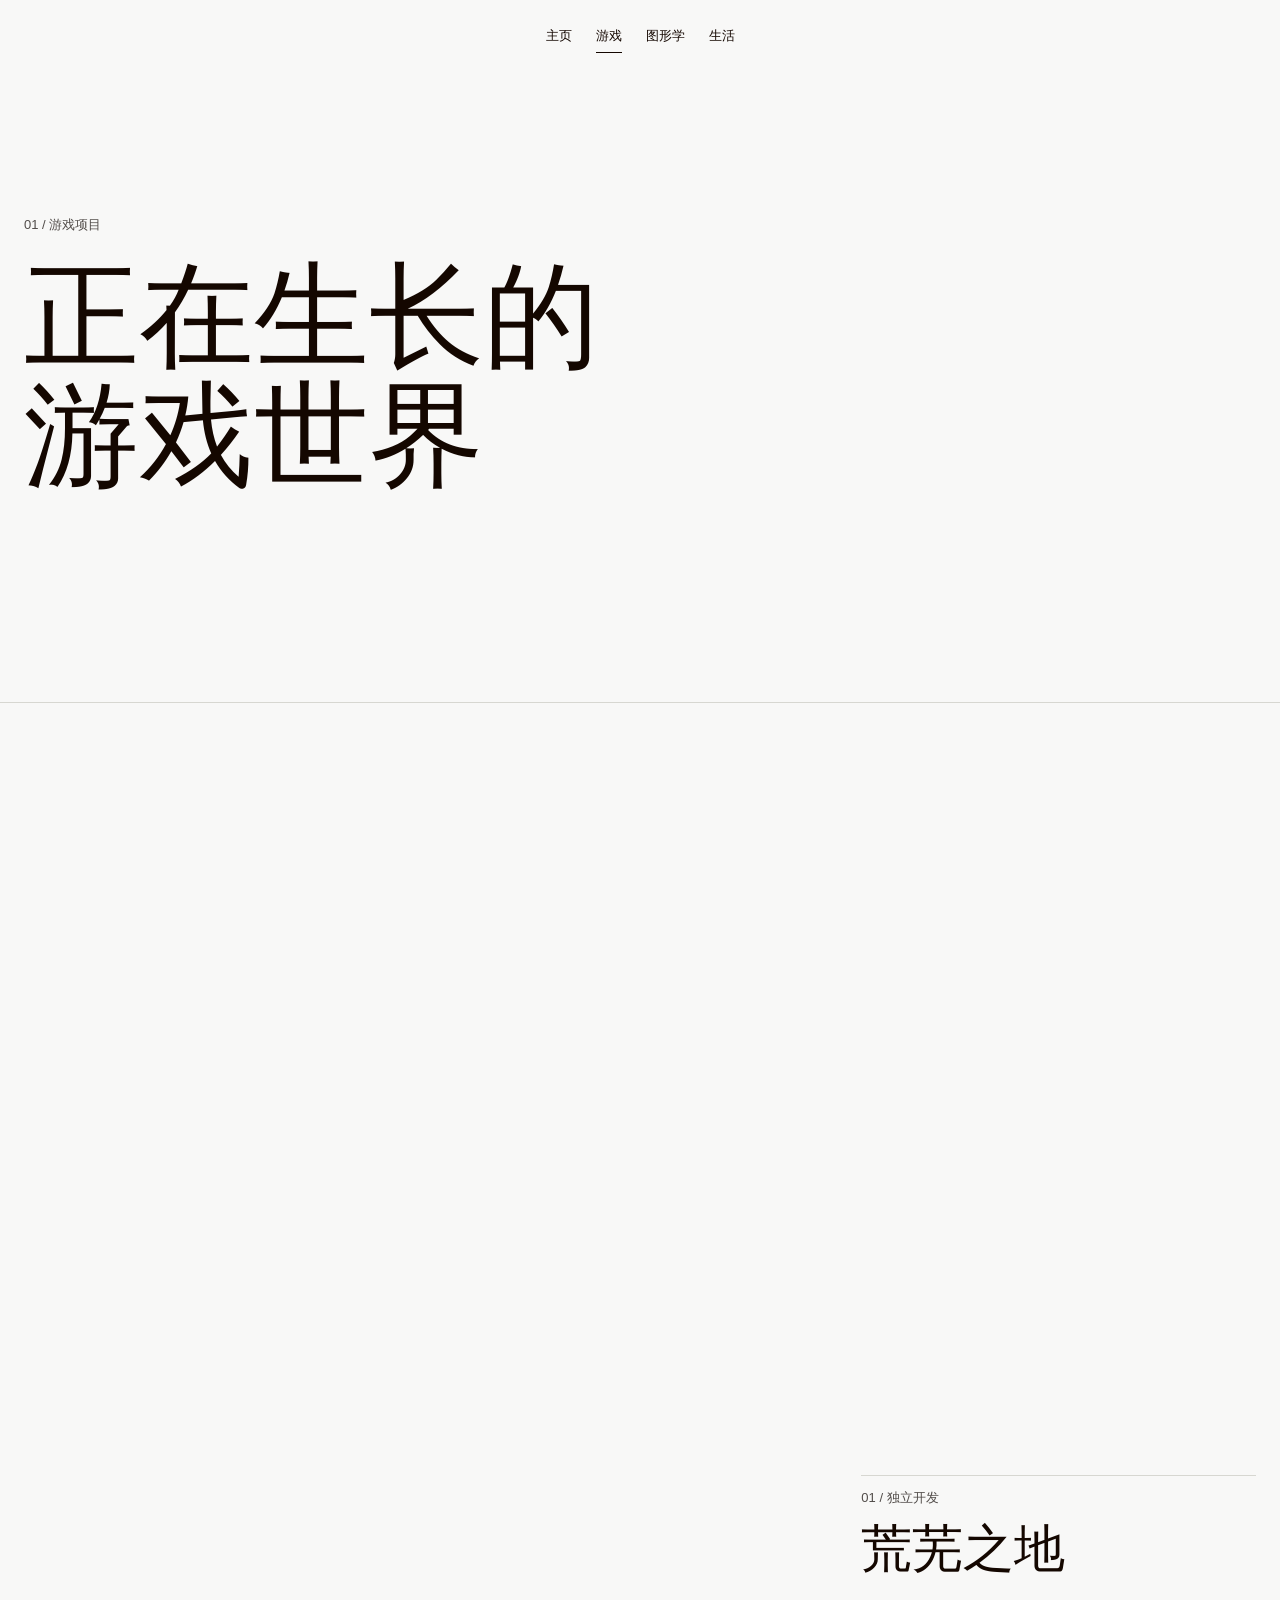
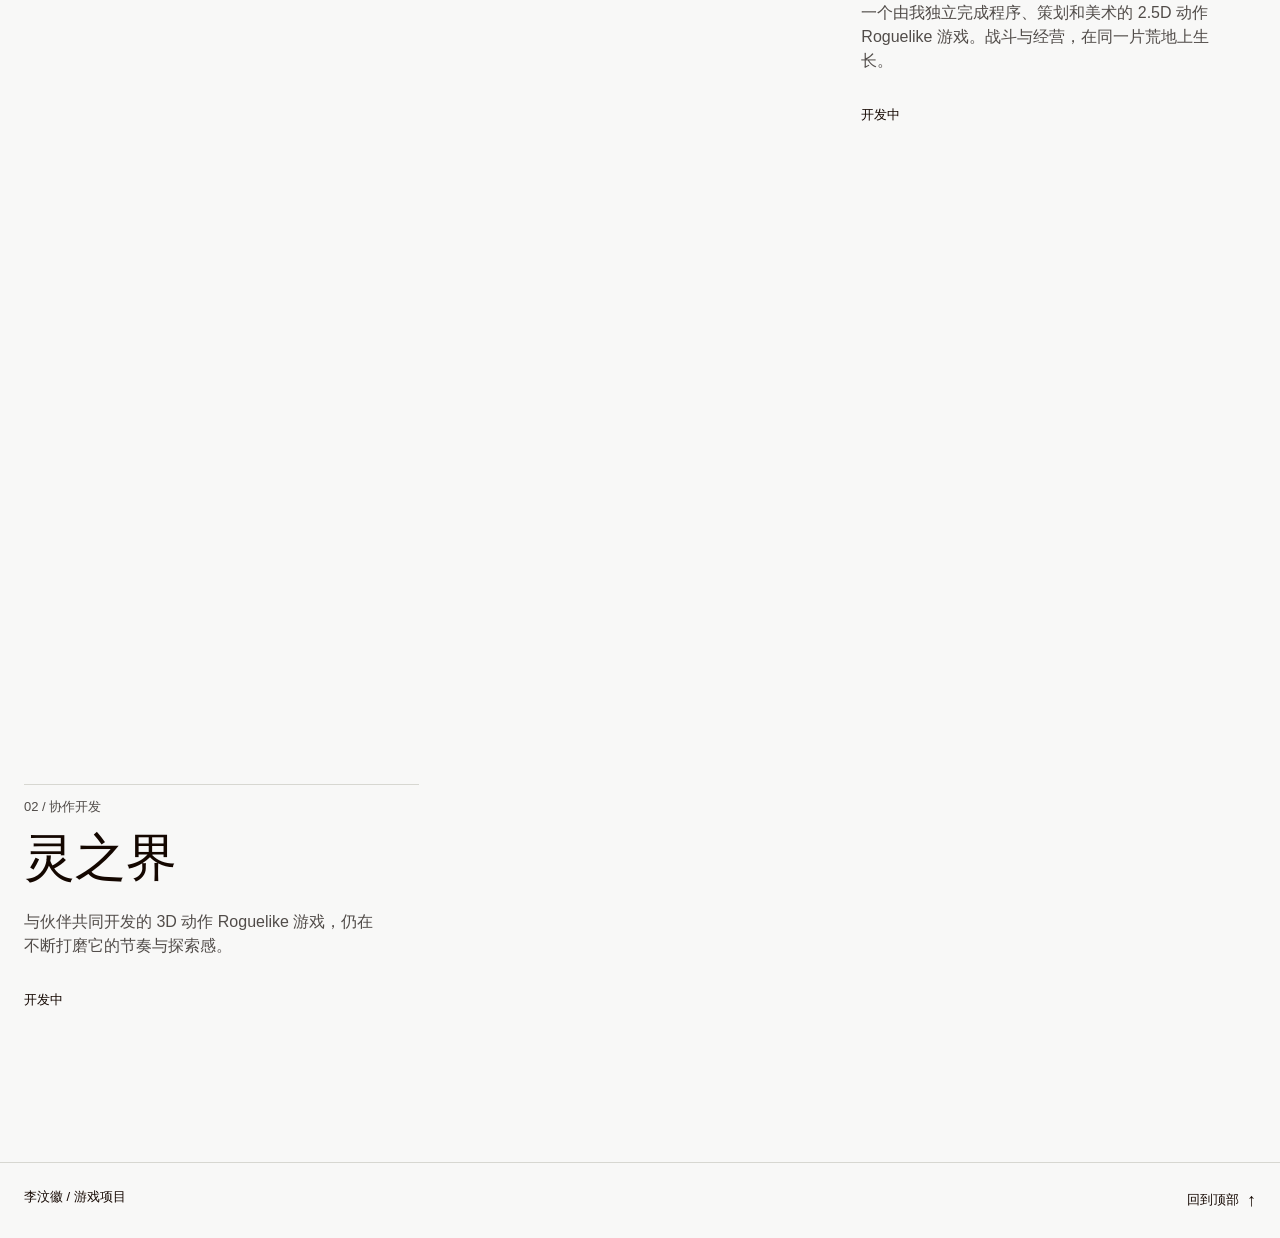
==== games.html @ 668cf6b9 "update appearance" ====
<!doctype html>
<html lang="zh-CN">
<head>
    <meta charset="UTF-8">
    <meta name="viewport" content="width=device-width, initial-scale=1.0">
    <meta name="description" content="李汶徽的游戏项目。">
    <title>李汶徽 | 游戏项目</title>
    <link rel="stylesheet" href="css/mystyle.css">
</head>
<body id="top">
    <header class="site-header">
        <nav aria-label="主导航"><a href="index.html">主页</a><a class="is-active" href="games.html">游戏</a><a href="graphics.html">图形学</a><a href="life.html">生活</a></nav>
    </header>
    <main class="page-main">
        <section class="page-hero" aria-labelledby="games-title">
            <p class="eyebrow reveal">01 / 游戏项目</p>
            <h1 id="games-title" class="hero-title"><span>正在生长的</span><span>游戏世界</span></h1>
        </section>
        <section class="projects section" aria-label="游戏项目列表">
            <article class="project project-featured reveal">
                <div class="project-image-wrap media-reveal"><img src="GameScene.png" alt="荒芜之地游戏场景" class="project-image"></div>
                <div class="project-details"><p class="project-index">01 / 独立开发</p><h2>荒芜之地</h2><p>一个由我独立完成程序、策划和美术的 2.5D 动作 Roguelike 游戏。战斗与经营，在同一片荒地上生长。</p><p class="project-status">开发中</p></div>
            </article>
            <article class="project project-secondary reveal">
                <div class="project-details"><p class="project-index">02 / 协作开发</p><h2>灵之界</h2><p>与伙伴共同开发的 3D 动作 Roguelike 游戏，仍在不断打磨它的节奏与探索感。</p><p class="project-status">开发中</p></div>
                <div class="project-image-wrap media-reveal"><img src="Icon.png" alt="灵之界游戏视觉图标" class="project-image"></div>
            </article>
        </section>
    </main>
    <footer class="site-footer"><span>李汶徽 / 游戏项目</span><a class="text-link" href="#top">回到顶部 <span aria-hidden="true">&#8593;</span></a></footer>
    <script src="js/script.js"></script>
</body>
</html>
---- css/mystyle.css ----
@font-face {
    font-family: "LXGW WenKai";
    src: url("../fonts/LXGWWenKai-Regular.ttf") format("truetype");
    font-display: swap;
}

:root {
    --bg: #f8f8f7;
    --bg-soft: #ffffff;
    --bg-quiet: #efefef;
    --ink: #140700;
    --muted: #514c49;
    --line: rgba(208, 208, 200, 0.8);
    --radius-md: 16px;
    --serif: "Iowan Old Style", "Baskerville", "Songti SC", "STSong", Georgia, serif;
    --sans: "LXGW WenKai", "Microsoft YaHei", "PingFang SC", Arial, sans-serif;
    --ease-editorial: cubic-bezier(0.19, 1, 0.22, 1);
    --ease-header: cubic-bezier(0.5, 0.3, 0, 1);
}

* { box-sizing: border-box; }
html { scroll-behavior: smooth; }
body {
    margin: 0;
    background: var(--bg);
    color: var(--ink);
    font-family: var(--sans);
    font-size: 16px;
    line-height: 1.5;
    letter-spacing: 0;
}
img { border-radius: var(--radius-md); display: block; max-width: 100%; }
a { color: inherit; text-decoration: none; }
:focus-visible { outline: 1px solid var(--ink); outline-offset: 5px; }

.site-header {
    align-items: center;
    border-bottom: 1px solid transparent;
    display: flex;
    justify-content: center;
    margin: 0 auto;
    max-width: 1280px;
    min-height: 72px;
    padding: 0 24px;
    position: sticky;
    top: 0;
    transition: background-color 400ms var(--ease-header), border-color 400ms var(--ease-header), transform 450ms var(--ease-header);
    z-index: 10;
}
.site-header.is-scrolled { background-color: var(--bg); border-color: var(--line); }
.site-header.is-hidden { transform: translateY(-100%); }
.mobile-project-link { display: none; }
.site-header nav { display: flex; gap: 24px; }
.site-header nav a, .eyebrow, .project-index, .project-status, .site-footer { font-size: 13px; letter-spacing: 0; }
.site-header nav a { position: relative; transition: color 700ms var(--ease-editorial); }
.site-header nav a.is-active { color: var(--ink); }
.site-header nav a.is-active::after {
    background: currentColor;
    bottom: -8px;
    content: "";
    height: 1px;
    left: 0;
    position: absolute;
    width: 100%;
}
@media (any-pointer: fine) {
    .site-header nav:has(a:hover) a { color: var(--muted); }
    .site-header nav a:hover { color: var(--ink); }
}

.hero, .section, .site-footer { margin: 0 auto; max-width: 1280px; padding-left: 24px; padding-right: 24px; }
.hero {
    display: flex;
    flex-direction: column;
    justify-content: center;
    min-height: calc(100vh - 72px);
    padding-bottom: 96px;
    padding-top: 96px;
}
.eyebrow { color: var(--muted); margin: 0 0 24px; }
h1, h2, h3, p { margin-top: 0; }
h1, h2, h3 { font-family: var(--serif); font-weight: 400; letter-spacing: 0; }
.hero-title { font-size: clamp(56px, 9vw, 128px); line-height: 1.03; margin-bottom: 64px; max-width: 1000px; }
.hero-title span { display: block; }
.hero-meta { align-items: end; display: flex; gap: 48px; justify-content: space-between; max-width: 680px; }
.hero-meta p, .section-copy, .project-details > p:not(.project-index):not(.project-status), .about-content > p:not(.eyebrow) { color: var(--muted); margin-bottom: 0; }
.text-link { align-items: center; display: inline-flex; gap: 8px; white-space: nowrap; }
.text-link span { font-size: 18px; transition: transform 400ms var(--ease-editorial); }
.text-link:hover span { transform: translateY(4px); }

.section { padding-bottom: 144px; padding-top: 144px; }
.page-main { min-height: calc(100vh - 144px); }
.page-hero, .coming-soon {
    display: flex;
    flex-direction: column;
    justify-content: center;
    margin: 0 auto;
    max-width: 1280px;
    min-height: min(70svh, 760px);
    padding: 96px 24px;
}
.coming-soon { min-height: calc(100svh - 144px); }
.coming-soon-note { color: var(--muted); margin: 0; }
.route-overview { border-top: 1px solid var(--line); }
.route-links { border-top: 1px solid var(--line); }
.route-card {
    align-items: stretch;
    border-bottom: 1px solid var(--line);
    display: grid;
    grid-template-columns: minmax(0, 5fr) minmax(280px, 3fr);
    min-height: 280px;
}
.route-card-visual { background: var(--bg-quiet); border-radius: var(--radius-md); min-height: 280px; overflow: hidden; }
.route-card-visual img { height: 100%; object-fit: cover; transition: transform 800ms var(--ease-editorial); width: 100%; }
.route-card:hover .route-card-visual img { transform: scale(1.025); }
.route-card-blank { background: var(--bg-quiet); }
.route-card-content { display: flex; flex-direction: column; justify-content: space-between; padding: 24px; }
.route-card-content > span { color: var(--muted); font-size: 13px; }
.route-card-content strong { font-family: var(--serif); font-size: clamp(30px, 3.2vw, 48px); font-weight: 400; line-height: 1.08; }
.route-card-content b { font-family: var(--sans); font-size: 20px; font-weight: 400; transition: transform 400ms var(--ease-editorial); }
.route-card:hover .route-card-content b { display: inline-block; transform: translateX(6px); }
.projects { border-top: 1px solid var(--line); }
.section-intro { margin-bottom: 64px; max-width: 680px; }
.section-intro h2, .about-content h2 { font-size: clamp(42px, 5vw, 72px); line-height: 1.08; margin-bottom: 24px; }
.project { display: grid; gap: 48px; margin-top: 96px; }
.project-featured { grid-template-columns: minmax(0, 8fr) minmax(260px, 4fr); }
.project-secondary { grid-template-columns: minmax(260px, 4fr) minmax(0, 8fr); }
.project-image-wrap { background: var(--bg-quiet); border-radius: var(--radius-md); min-height: 400px; overflow: hidden; }
.project-image { height: 100%; object-fit: cover; transition: transform 800ms var(--ease-editorial); width: 100%; }
.project:hover .project-image { transform: scale(1.025); }
.project-details { align-self: end; padding-bottom: 8px; }
.project-index { border-top: 1px solid var(--line); color: var(--muted); padding-top: 12px; }
.project-details h2, .project-details h3 { font-size: clamp(36px, 4vw, 56px); line-height: 1.1; margin-bottom: 24px; }
.project-details > p:not(.project-index):not(.project-status) { max-width: 360px; }
.project-status { margin: 32px 0 0; }

.moments { border-top: 1px solid var(--line); }
.split-intro { align-items: end; display: flex; justify-content: space-between; max-width: none; }
.split-intro .section-copy { max-width: 360px; }
.gallery { display: grid; gap: 24px; grid-template-columns: repeat(12, 1fr); }
.gallery-item { border-radius: var(--radius-md); grid-column: span 4; margin: 0; min-height: 280px; overflow: hidden; }
.gallery-item-large { grid-column: span 8; min-height: 440px; }
.gallery-item-wide { grid-column: span 8; min-height: 360px; }
.gallery-item img { height: 100%; object-fit: cover; transition: transform 800ms var(--ease-editorial); width: 100%; }
.gallery-item:hover img { transform: scale(1.025); }

.about { align-items: center; border-top: 1px solid var(--line); display: grid; gap: 96px; grid-template-columns: minmax(260px, 5fr) minmax(260px, 5fr); }
.about-portrait { aspect-ratio: 4 / 3; background: var(--bg-quiet); border-radius: var(--radius-md); overflow: hidden; }
.about-portrait img { height: 100%; object-fit: cover; width: 100%; }
.about-content > p:not(.eyebrow) { max-width: 440px; }
.site-footer { border-top: 1px solid var(--line); display: flex; justify-content: space-between; padding-bottom: 24px; padding-top: 24px; }
.site-footer .text-link:hover span { transform: translateY(-4px); }

.motion-ready .reveal {
    opacity: 0;
    transform: translateY(40px);
    transition: opacity 800ms var(--ease-editorial), transform 1200ms var(--ease-editorial);
    transition-delay: var(--reveal-delay, 0ms);
}
.motion-ready .reveal.is-visible { opacity: 1; transform: translateY(0); }
.motion-ready .hero-title span {
    clip-path: inset(0 0 100% 0);
    opacity: 0;
    transform: translateY(130%);
    transition: clip-path 1200ms var(--ease-editorial), opacity 900ms var(--ease-editorial), transform 1500ms var(--ease-editorial);
    transition-delay: var(--hero-delay, 120ms);
}
.motion-ready .hero-title span:nth-child(2) { --hero-delay: 230ms; }
.motion-ready.page-ready .hero-title span { clip-path: inset(0 0 0 0); opacity: 1; transform: translateY(0); }
.motion-ready .media-reveal {
    clip-path: inset(0 0 100% 0);
    transition: clip-path 1200ms var(--ease-editorial);
    transition-delay: var(--reveal-delay, 0ms);
}
.motion-ready .media-reveal.is-visible { clip-path: inset(0 0 0 0); }

@keyframes fade-in {
    from { opacity: 0; }
    to { opacity: 1; }
}

@keyframes fade-out {
    from { opacity: 1; }
    to { opacity: 0; }
}

@supports (view-transition-name: none) {
    @view-transition { navigation: auto; }

    ::view-transition-old(root) { animation: 160ms ease-out both fade-out; }
    ::view-transition-new(root) { animation: 240ms ease-out both fade-in; }
}

@supports not (view-transition-name: none) {
    body { animation: 240ms ease-out both fade-in; }
}

@media (max-width: 767px) {
    .site-header { min-height: 64px; padding: 0 16px; }
    .site-header nav { display: flex; gap: 12px; }
    .site-header nav a { font-size: 12px; }
    .mobile-project-link { display: none; }
    .hero, .section, .site-footer, .page-hero, .coming-soon { padding-left: 16px; padding-right: 16px; }
    .hero { min-height: calc(100svh - 64px); padding-bottom: 64px; padding-top: 64px; }
    .hero-title { font-size: clamp(52px, 17vw, 84px); margin-bottom: 48px; }
    .hero-meta, .split-intro { align-items: start; flex-direction: column; gap: 24px; }
    .section { padding-bottom: 88px; padding-top: 88px; }
    .page-hero { min-height: min(64svh, 600px); padding-bottom: 64px; padding-top: 64px; }
    .section-intro { margin-bottom: 48px; }
    .project, .project-featured, .project-secondary, .about { gap: 24px; grid-template-columns: 1fr; margin-top: 64px; }
    .project-secondary .project-details { order: 2; }
    .project-secondary .project-image-wrap { order: 1; }
    .project-image-wrap { min-height: 260px; }
    .gallery { gap: 12px; }
    .gallery-item, .gallery-item-large, .gallery-item-wide { grid-column: span 6; min-height: 180px; }
    .gallery-item-large, .gallery-item-wide { grid-column: span 12; min-height: 280px; }
    .about { margin-top: 0; }
    .about-portrait { aspect-ratio: 1 / 1; }
    .route-card { grid-template-columns: 1fr; }
    .route-card-visual { min-height: 220px; }
    .route-card-content { gap: 48px; }
}

@media (prefers-reduced-motion: reduce) {
    html { scroll-behavior: auto; }
    *, *::before, *::after { animation-duration: 0.01ms !important; transition-duration: 0.01ms !important; }
}
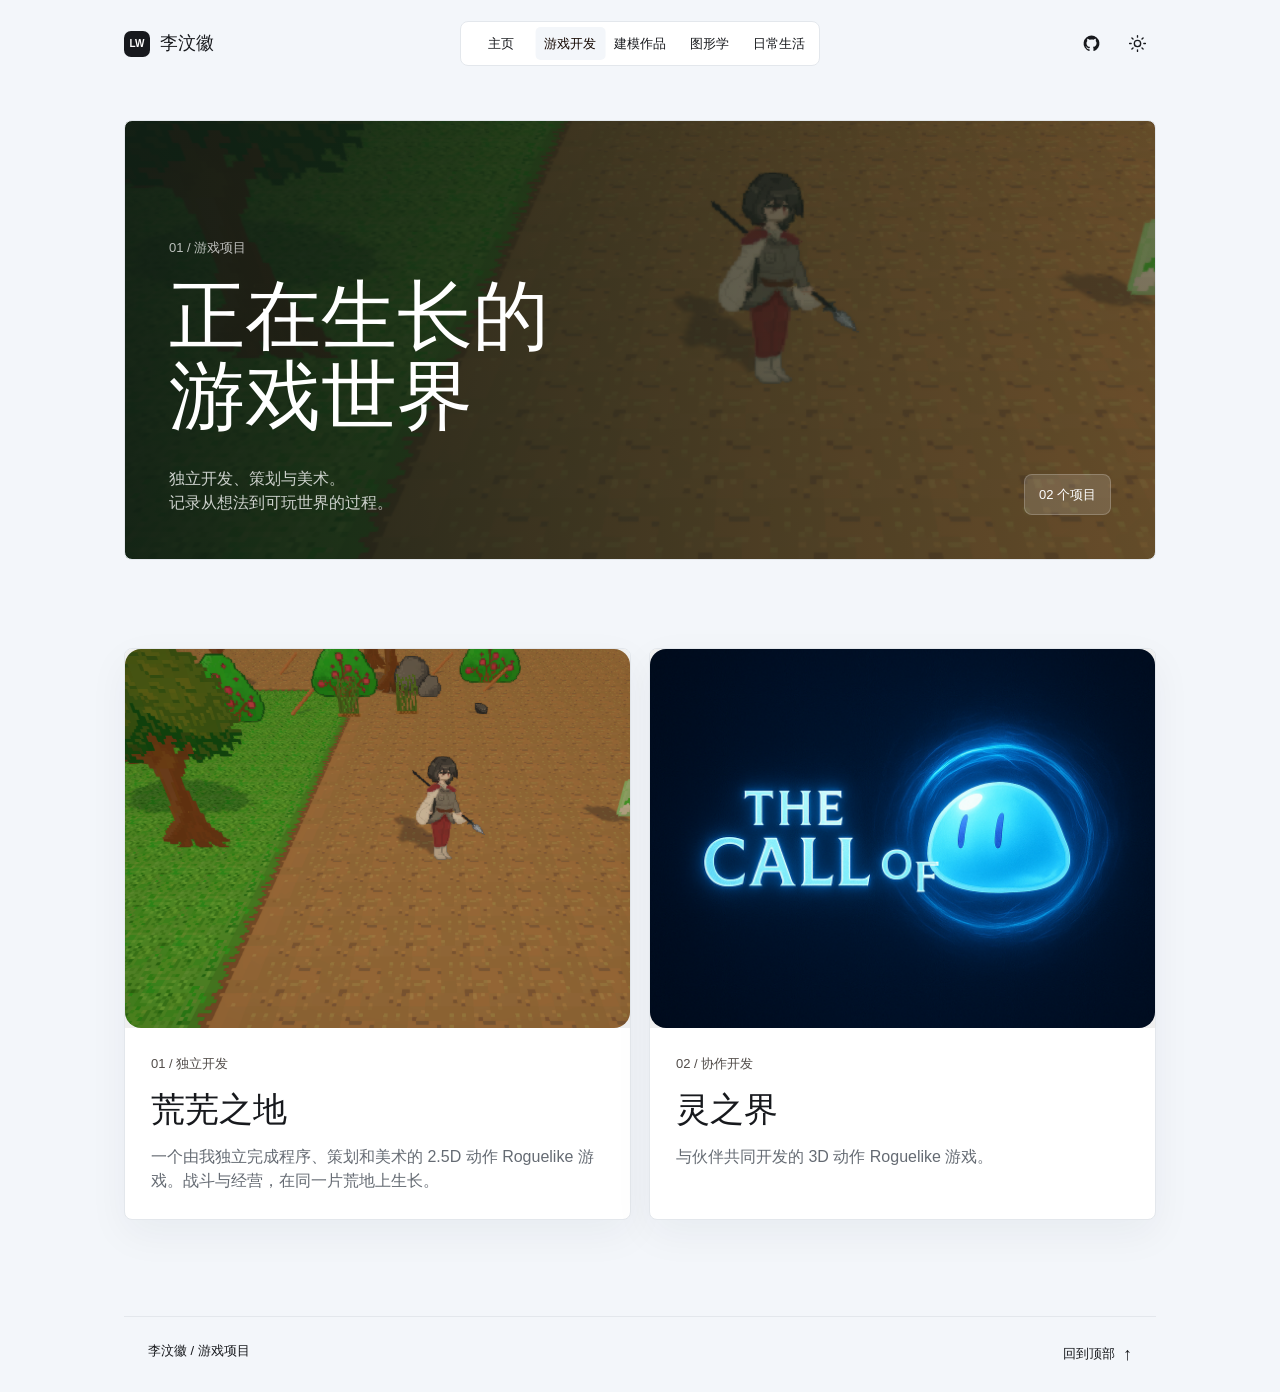
==== commit 19d171be: "change website style" ====
--- a/games.html
+++ b/games.html
@@ -5,25 +5,42 @@
     <meta name="viewport" content="width=device-width, initial-scale=1.0">
     <meta name="description" content="李汶徽的游戏项目。">
     <title>李汶徽 | 游戏项目</title>
+    <script>
+        try {
+            const theme = localStorage.getItem("site-theme") || "light";
+            document.documentElement.dataset.theme = theme;
+            document.documentElement.style.colorScheme = theme;
+            document.documentElement.style.backgroundColor = theme === "dark" ? "#17191c" : "#f3f6fa";
+        } catch {
+            document.documentElement.dataset.theme = "light";
+            document.documentElement.style.backgroundColor = "#f3f6fa";
+        }
+    </script>
     <link rel="stylesheet" href="css/mystyle.css">
 </head>
-<body id="top">
-    <header class="site-header">
-        <nav aria-label="主导航"><a href="index.html">主页</a><a class="is-active" href="games.html">游戏</a><a href="graphics.html">图形学</a><a href="life.html">生活</a></nav>
+<body id="top" class="sub-page games-page">
+    <header class="site-header home-header">
+        <a class="home-brand" href="index.html" aria-label="李汶徽的主页"><span class="brand-mark" aria-hidden="true">LW</span><span>李汶徽</span></a>
+        <nav aria-label="主导航"><a href="index.html">主页</a><a class="is-active" href="games.html">游戏开发</a><a href="modeling.html">建模作品</a><a href="graphics.html">图形学</a><a href="life.html">日常生活</a></nav>
+        <div class="header-actions">
+            <a class="icon-button" href="https://github.com/ComputerProgrammerLily123" target="_blank" rel="noreferrer" aria-label="GitHub" title="GitHub"><svg aria-hidden="true" viewBox="0 0 24 24"><path d="M12 2a10 10 0 0 0-3.16 19.49c.5.09.68-.22.68-.48v-1.87c-2.78.6-3.37-1.18-3.37-1.18-.45-1.16-1.11-1.47-1.11-1.47-.91-.62.07-.61.07-.61 1 .07 1.53 1.03 1.53 1.03.9 1.53 2.35 1.09 2.92.83.09-.65.35-1.09.64-1.34-2.22-.25-4.55-1.11-4.55-4.94 0-1.09.39-1.98 1.03-2.68-.1-.25-.45-1.27.1-2.64 0 0 .84-.27 2.75 1.02A9.56 9.56 0 0 1 12 6.82c.85 0 1.7.11 2.5.34 1.9-1.29 2.74-1.02 2.74-1.02.55 1.37.2 2.39.1 2.64.64.7 1.03 1.59 1.03 2.68 0 3.84-2.34 4.68-4.56 4.93.36.31.68.92.68 1.86v2.76c0 .27.18.58.69.48A10 10 0 0 0 12 2Z"/></svg></a>
+            <button class="icon-button theme-toggle" type="button" aria-label="切换深浅色" title="切换深浅色"><svg class="sun-icon" aria-hidden="true" viewBox="0 0 24 24"><circle cx="12" cy="12" r="4"/><path d="M12 2v2M12 20v2M4.93 4.93l1.42 1.42M17.66 17.66l1.41 1.41M2 12h2M20 12h2M4.93 19.07l1.42-1.42M17.66 6.34l1.41-1.41"/></svg></button>
+        </div>
     </header>
     <main class="page-main">
         <section class="page-hero" aria-labelledby="games-title">
             <p class="eyebrow reveal">01 / 游戏项目</p>
             <h1 id="games-title" class="hero-title"><span>正在生长的</span><span>游戏世界</span></h1>
+            <div class="page-hero-meta reveal"><p>独立开发、策划与美术。<br>记录从想法到可玩世界的过程。</p><span class="hero-chip">02 个项目</span></div>
         </section>
         <section class="projects section" aria-label="游戏项目列表">
             <article class="project project-featured reveal">
-                <div class="project-image-wrap media-reveal"><img src="GameScene.png" alt="荒芜之地游戏场景" class="project-image"></div>
-                <div class="project-details"><p class="project-index">01 / 独立开发</p><h2>荒芜之地</h2><p>一个由我独立完成程序、策划和美术的 2.5D 动作 Roguelike 游戏。战斗与经营，在同一片荒地上生长。</p><p class="project-status">开发中</p></div>
+                <div class="project-image-wrap media-reveal"><img src="pictures/gameDev/GameScene.png" alt="荒芜之地游戏场景" class="project-image"></div>
+                <div class="project-details"><p class="project-index">01 / 独立开发</p><h2>荒芜之地</h2><p>一个由我独立完成程序、策划和美术的 2.5D 动作 Roguelike 游戏。战斗与经营，在同一片荒地上生长。</p></div>
             </article>
             <article class="project project-secondary reveal">
-                <div class="project-details"><p class="project-index">02 / 协作开发</p><h2>灵之界</h2><p>与伙伴共同开发的 3D 动作 Roguelike 游戏，仍在不断打磨它的节奏与探索感。</p><p class="project-status">开发中</p></div>
-                <div class="project-image-wrap media-reveal"><img src="Icon.png" alt="灵之界游戏视觉图标" class="project-image"></div>
+                <div class="project-details"><p class="project-index">02 / 协作开发</p><h2>灵之界</h2><p>与伙伴共同开发的 3D 动作 Roguelike 游戏。</p></div>
+                <div class="project-image-wrap media-reveal"><img src="pictures/gameDev/Icon.png" alt="灵之界游戏视觉图标" class="project-image"></div>
             </article>
         </section>
     </main>
--- a/css/mystyle.css
+++ b/css/mystyle.css
@@ -11,15 +11,25 @@
     --ink: #140700;
     --muted: #514c49;
     --line: rgba(208, 208, 200, 0.8);
+    --home-bg: #f3f6fa;
+    --home-card: #ffffff;
+    --home-ink: #17191d;
+    --home-muted: #656b73;
+    --home-line: #e3e7ec;
+    --home-accent: #ff6b4a;
+    --home-blue: #4e73df;
+    --home-green: #507a67;
     --radius-md: 16px;
     --serif: "Iowan Old Style", "Baskerville", "Songti SC", "STSong", Georgia, serif;
     --sans: "LXGW WenKai", "Microsoft YaHei", "PingFang SC", Arial, sans-serif;
+    --ease-out: cubic-bezier(0.23, 1, 0.32, 1);
+    --ease-in-out: cubic-bezier(0.77, 0, 0.175, 1);
     --ease-editorial: cubic-bezier(0.19, 1, 0.22, 1);
     --ease-header: cubic-bezier(0.5, 0.3, 0, 1);
 }
 
 * { box-sizing: border-box; }
-html { scroll-behavior: smooth; }
+html { background: var(--home-bg); scroll-behavior: smooth; }
 body {
     margin: 0;
     background: var(--bg);
@@ -101,6 +111,52 @@
 }
 .coming-soon { min-height: calc(100svh - 144px); }
 .coming-soon-note { color: var(--muted); margin: 0; }
+.graphics-hero {
+    display: flex;
+    flex-direction: column;
+    justify-content: center;
+    margin: 0 auto;
+    max-width: 1280px;
+    min-height: min(82svh, 880px);
+    padding: 96px 24px;
+}
+.graphics-hero-meta { align-items: end; display: flex; gap: 48px; justify-content: space-between; max-width: 680px; }
+.graphics-hero-meta p { color: var(--muted); margin: 0; }
+.graphics-roadmap, .course-notes, .reference-section { border-top: 1px solid var(--line); }
+.roadmap-list { border-top: 1px solid var(--line); counter-reset: route; list-style: none; margin: 0; padding: 0; }
+.roadmap-list li { align-items: baseline; border-bottom: 1px solid var(--line); display: grid; gap: 24px; grid-template-columns: 88px minmax(220px, 4fr) minmax(240px, 5fr); padding: 24px 0; }
+.roadmap-list span, .note-group-label { color: var(--muted); font-size: 13px; }
+.roadmap-list strong { font-family: var(--serif); font-size: clamp(26px, 3vw, 40px); font-weight: 400; line-height: 1.1; }
+.roadmap-list p { color: var(--muted); margin: 0; }
+.note-group { border-top: 1px solid var(--line); margin-top: 72px; }
+.note-group:first-of-type { margin-top: 0; }
+.note-group-label { margin: 16px 0 32px; }
+.lecture-note { border-bottom: 1px solid var(--line); }
+.lecture-note summary { align-items: baseline; cursor: pointer; display: grid; gap: 24px; grid-template-columns: 56px 1fr 16px; list-style: none; padding: 20px 0; }
+.lecture-note summary::-webkit-details-marker { display: none; }
+.lecture-note summary::after { content: "+"; font-size: 20px; line-height: 1; text-align: right; transition: transform 400ms var(--ease-editorial); }
+.lecture-note[open] summary::after { transform: rotate(45deg); }
+.lecture-note summary span { color: var(--muted); font-size: 13px; }
+.lecture-note summary strong { font-family: var(--serif); font-size: clamp(24px, 2.4vw, 34px); font-weight: 400; line-height: 1.1; }
+.lecture-note ul { color: var(--muted); margin: 0; max-width: 680px; padding: 0 0 24px 20px; }
+.lecture-note li { margin: 0 0 10px; padding-left: 4px; }
+.assignment-work { margin: 24px 0 56px; }
+.assignment-image { background: var(--bg-quiet); border-radius: var(--radius-md); overflow: hidden; }
+.assignment-image img { height: auto; width: 100%; }
+.assignment-work figcaption { align-items: baseline; display: flex; gap: 24px; justify-content: space-between; padding-top: 12px; }
+.assignment-work figcaption span { color: var(--muted); font-size: 13px; }
+.assignment-work figcaption strong { font-family: var(--serif); font-size: clamp(22px, 2vw, 30px); font-weight: 400; line-height: 1.1; text-align: right; }
+code { font-family: "Courier New", monospace; font-size: 0.9em; }
+.reference-grid { display: grid; gap: 48px; grid-template-columns: minmax(0, 7fr) minmax(260px, 5fr); }
+.formula-table, .practice-list, .term-index { border-top: 1px solid var(--line); }
+.formula-table dl { margin: 0; }
+.formula-table dl > div { border-bottom: 1px solid var(--line); display: grid; gap: 24px; grid-template-columns: minmax(112px, 1fr) minmax(0, 3fr); padding: 14px 0; }
+.formula-table dt { font-family: var(--serif); font-size: 20px; }
+.formula-table dd, .practice-list li, .term-index p { color: var(--muted); margin: 0; }
+.practice-list ol { color: var(--muted); margin: 0; padding-left: 20px; }
+.practice-list li { border-bottom: 1px solid var(--line); padding: 12px 0; }
+.term-index { margin-top: 72px; }
+.term-index p { line-height: 1.8; max-width: 880px; }
 .route-overview { border-top: 1px solid var(--line); }
 .route-links { border-top: 1px solid var(--line); }
 .route-card {
@@ -153,59 +209,40 @@
 
 .motion-ready .reveal {
     opacity: 0;
-    transform: translateY(40px);
-    transition: opacity 800ms var(--ease-editorial), transform 1200ms var(--ease-editorial);
+    transform: translateY(12px);
+    transition: opacity 200ms var(--ease-out), transform 200ms var(--ease-out);
     transition-delay: var(--reveal-delay, 0ms);
 }
 .motion-ready .reveal.is-visible { opacity: 1; transform: translateY(0); }
 .motion-ready .hero-title span {
-    clip-path: inset(0 0 100% 0);
     opacity: 0;
-    transform: translateY(130%);
-    transition: clip-path 1200ms var(--ease-editorial), opacity 900ms var(--ease-editorial), transform 1500ms var(--ease-editorial);
-    transition-delay: var(--hero-delay, 120ms);
-}
-.motion-ready .hero-title span:nth-child(2) { --hero-delay: 230ms; }
-.motion-ready.page-ready .hero-title span { clip-path: inset(0 0 0 0); opacity: 1; transform: translateY(0); }
+    transform: translateY(12px);
+    transition: opacity 240ms var(--ease-out), transform 240ms var(--ease-out);
+    transition-delay: var(--hero-delay, 40ms);
+}
+.motion-ready .hero-title span:nth-child(2) { --hero-delay: 80ms; }
+.motion-ready.page-ready .hero-title span { opacity: 1; transform: translateY(0); }
 .motion-ready .media-reveal {
-    clip-path: inset(0 0 100% 0);
-    transition: clip-path 1200ms var(--ease-editorial);
+    opacity: 0;
+    transform: translateY(12px);
+    transition: opacity 220ms var(--ease-out), transform 220ms var(--ease-out);
     transition-delay: var(--reveal-delay, 0ms);
 }
-.motion-ready .media-reveal.is-visible { clip-path: inset(0 0 0 0); }
-
-@keyframes fade-in {
-    from { opacity: 0; }
-    to { opacity: 1; }
-}
-
-@keyframes fade-out {
-    from { opacity: 1; }
-    to { opacity: 0; }
-}
-
-@supports (view-transition-name: none) {
-    @view-transition { navigation: auto; }
-
-    ::view-transition-old(root) { animation: 160ms ease-out both fade-out; }
-    ::view-transition-new(root) { animation: 240ms ease-out both fade-in; }
-}
-
-@supports not (view-transition-name: none) {
-    body { animation: 240ms ease-out both fade-in; }
-}
+.motion-ready .media-reveal.is-visible { opacity: 1; transform: translateY(0); }
 
 @media (max-width: 767px) {
     .site-header { min-height: 64px; padding: 0 16px; }
     .site-header nav { display: flex; gap: 12px; }
     .site-header nav a { font-size: 12px; }
     .mobile-project-link { display: none; }
-    .hero, .section, .site-footer, .page-hero, .coming-soon { padding-left: 16px; padding-right: 16px; }
+    .hero, .section, .site-footer, .page-hero, .coming-soon, .graphics-hero { padding-left: 16px; padding-right: 16px; }
     .hero { min-height: calc(100svh - 64px); padding-bottom: 64px; padding-top: 64px; }
     .hero-title { font-size: clamp(52px, 17vw, 84px); margin-bottom: 48px; }
     .hero-meta, .split-intro { align-items: start; flex-direction: column; gap: 24px; }
     .section { padding-bottom: 88px; padding-top: 88px; }
     .page-hero { min-height: min(64svh, 600px); padding-bottom: 64px; padding-top: 64px; }
+    .graphics-hero { min-height: calc(100svh - 64px); padding-bottom: 64px; padding-top: 64px; }
+    .graphics-hero-meta { align-items: start; flex-direction: column; gap: 24px; }
     .section-intro { margin-bottom: 48px; }
     .project, .project-featured, .project-secondary, .about { gap: 24px; grid-template-columns: 1fr; margin-top: 64px; }
     .project-secondary .project-details { order: 2; }
@@ -219,9 +256,492 @@
     .route-card { grid-template-columns: 1fr; }
     .route-card-visual { min-height: 220px; }
     .route-card-content { gap: 48px; }
+    .roadmap-list li { gap: 12px; grid-template-columns: 64px 1fr; }
+    .roadmap-list p { grid-column: 2; }
+    .note-group { margin-top: 48px; }
+    .lecture-note summary { gap: 12px; grid-template-columns: 42px 1fr 16px; }
+    .lecture-note ul { padding-left: 18px; }
+    .assignment-work { margin-bottom: 40px; }
+    .assignment-work figcaption { align-items: start; flex-direction: column; gap: 8px; }
+    .assignment-work figcaption strong { text-align: left; }
+    .reference-grid { gap: 48px; grid-template-columns: 1fr; }
+    .formula-table dl > div { gap: 12px; grid-template-columns: 1fr; }
+    .term-index { margin-top: 48px; }
 }
 
 @media (prefers-reduced-motion: reduce) {
     html { scroll-behavior: auto; }
-    *, *::before, *::after { animation-duration: 0.01ms !important; transition-duration: 0.01ms !important; }
-}
+    .motion-ready .reveal,
+    .motion-ready .hero-title span,
+    .motion-ready .media-reveal { transform: none; transition: opacity 160ms var(--ease-out); }
+}
+
+/* Home page: compact personal dashboard inspired by zyyo.net. */
+.home-page, .sub-page {
+    background: var(--home-bg);
+    color: var(--home-ink);
+    min-height: 100vh;
+    transition: background-color 300ms ease, color 300ms ease;
+}
+
+:root[data-theme="dark"] {
+    --bg: #17191c;
+    --bg-soft: #22252a;
+    --bg-quiet: #292d32;
+    --ink: #f1f3f5;
+    --muted: #a7adb5;
+    --line: #34383f;
+    --home-bg: #17191c;
+    --home-card: #22252a;
+    --home-ink: #f1f3f5;
+    --home-muted: #a7adb5;
+    --home-line: #34383f;
+    --home-accent: #ff8064;
+    --home-blue: #829bff;
+    --home-green: #759d89;
+}
+
+.home-header {
+    display: grid;
+    grid-template-columns: 1fr auto 1fr;
+    max-width: 1080px;
+    min-height: 88px;
+    padding: 0 24px;
+    width: 100%;
+}
+
+.home-header.is-scrolled {
+    background-color: color-mix(in srgb, var(--home-bg, var(--bg)) 92%, transparent);
+    border-color: var(--home-line, var(--line));
+    backdrop-filter: blur(16px);
+}
+
+.home-brand {
+    align-items: center;
+    color: var(--home-ink, var(--ink));
+    display: inline-flex;
+    font-size: 18px;
+    gap: 10px;
+    justify-self: start;
+}
+
+.brand-mark {
+    align-items: center;
+    background: var(--home-ink, var(--ink));
+    border-radius: 7px;
+    color: var(--home-card, var(--bg-soft));
+    display: inline-flex;
+    font-family: Arial, sans-serif;
+    font-size: 10px;
+    font-weight: 700;
+    height: 26px;
+    justify-content: center;
+    width: 26px;
+}
+
+.home-header nav {
+    --active-index: 0;
+    background: var(--home-card, var(--bg-soft));
+    border: 1px solid var(--home-line, var(--line));
+    border-radius: 8px;
+    display: grid;
+    gap: 0;
+    grid-template-columns: repeat(5, minmax(0, 1fr));
+    isolation: isolate;
+    padding: 5px;
+    position: relative;
+    width: 360px;
+}
+
+.home-header nav::before {
+    background: var(--home-bg, var(--bg));
+    border-radius: 5px;
+    bottom: 5px;
+    content: "";
+    left: 5px;
+    position: absolute;
+    top: 5px;
+    transform: translateX(calc(var(--active-index) * 100%));
+    transition: transform 180ms var(--ease-in-out);
+    width: calc((100% - 10px) / 5);
+    z-index: 0;
+}
+
+.home-header nav a {
+    border-radius: 5px;
+    font-family: "Microsoft YaHei", "PingFang SC", Arial, sans-serif;
+    font-synthesis: none;
+    font-weight: 400;
+    padding: 7px 4px;
+    text-align: center;
+    transition: color 150ms ease;
+    white-space: nowrap;
+    z-index: 1;
+}
+
+.home-header nav:has(a:nth-child(2).is-active) { --active-index: 1; }
+.home-header nav:has(a:nth-child(3).is-active) { --active-index: 2; }
+.home-header nav:has(a:nth-child(4).is-active) { --active-index: 3; }
+.home-header nav:has(a:nth-child(5).is-active) { --active-index: 4; }
+.home-header nav a.is-active { background: transparent; font-weight: 400; }
+.home-header nav a.is-active::after { display: none; }
+
+.header-actions {
+    display: flex;
+    gap: 8px;
+    justify-self: end;
+}
+
+.icon-button {
+    align-items: center;
+    background: transparent;
+    border: 1px solid transparent;
+    border-radius: 50%;
+    color: inherit;
+    cursor: pointer;
+    display: inline-flex;
+    height: 38px;
+    justify-content: center;
+    padding: 0;
+    transition: background-color 200ms ease, border-color 200ms ease, transform 200ms ease;
+    width: 38px;
+}
+
+.icon-button svg { fill: currentColor; height: 19px; width: 19px; }
+.theme-toggle svg { fill: none; stroke: currentColor; stroke-linecap: round; stroke-width: 1.7; }
+.icon-button:hover { background: var(--home-card, var(--bg-soft)); border-color: var(--home-line, var(--line)); transform: translateY(-2px); }
+
+.home-main { margin: 0 auto; max-width: 1080px; padding: 32px 24px 112px; }
+.dashboard-grid { display: grid; gap: 18px; grid-template-columns: 1.55fr .82fr .82fr; }
+.profile-panel, .photo-panel, .welcome-panel, .quote-panel, .stats-panel, .content-card {
+    background: var(--home-card);
+    border: 1px solid var(--home-line);
+    border-radius: 8px;
+    box-shadow: 0 14px 40px rgba(28, 38, 52, 0.05);
+    color: var(--home-ink);
+    overflow: hidden;
+}
+
+.profile-panel {
+    background: #344d43;
+    color: #fff;
+    display: flex;
+    flex-direction: column;
+    justify-content: space-between;
+    min-height: 290px;
+    padding: 30px;
+    position: relative;
+}
+
+.profile-panel::before {
+    background: linear-gradient(110deg, transparent 0 45%, rgba(255,255,255,.12));
+    content: "";
+    inset: 0;
+    pointer-events: none;
+    position: absolute;
+}
+
+.profile-main { align-items: center; display: flex; gap: 22px; position: relative; }
+.profile-main img { border: 3px solid rgba(255,255,255,.75); border-radius: 50%; height: 92px; object-fit: cover; width: 92px; }
+.panel-kicker { color: inherit; font-family: Arial, sans-serif; font-size: 11px; letter-spacing: 0; margin: 0 0 10px; opacity: .7; }
+.profile-main h1 { font-family: var(--sans); font-size: 34px; font-weight: 600; line-height: 1.1; margin: 0 0 8px; }
+.profile-copy { margin: 0; opacity: .82; }
+.profile-footer { align-items: center; display: flex; justify-content: space-between; position: relative; }
+.profile-footer > span { font-size: 12px; opacity: .72; }
+.soft-button { align-items: center; background: rgba(255,255,255,.16); border: 1px solid rgba(255,255,255,.18); border-radius: 8px; display: inline-flex; gap: 20px; padding: 11px 14px; transition: background-color 200ms ease; }
+.soft-button:hover { background: rgba(255,255,255,.25); }
+
+.photo-panel { grid-column: span 2; min-height: 290px; position: relative; }
+.photo-panel img { border: 5px solid var(--home-card); border-radius: 8px; height: 176px; object-fit: cover; position: absolute; top: 54px; width: 142px; }
+.photo-panel .photo-one { left: 12%; transform: rotate(-7deg); }
+.photo-panel .photo-two { left: calc(50% - 71px); top: 36px; transform: rotate(1deg); z-index: 2; }
+.photo-panel .photo-three { right: 11%; transform: rotate(7deg); }
+
+.welcome-panel { display: flex; flex-direction: column; justify-content: space-between; min-height: 230px; padding: 26px; position: relative; }
+.welcome-panel h2, .content-heading h2 { font-family: var(--sans); font-size: 32px; font-weight: 500; line-height: 1.15; margin: 0; }
+.welcome-art { bottom: -16px; display: grid; gap: 8px; grid-template-columns: repeat(2, 70px); position: absolute; right: 18px; transform: rotate(-5deg); }
+.welcome-art span { align-items: center; aspect-ratio: 1; background: #ffd85a; border-radius: 8px; color: #29271f; display: flex; font-family: Arial, sans-serif; font-size: 15px; font-weight: 700; justify-content: center; }
+.welcome-art span:nth-child(2) { background: #6f93f5; color: #fff; transform: translateY(-18px); }
+.welcome-art span:nth-child(3) { background: #ef745b; color: #fff; grid-column: 2; }
+.round-arrow { align-items: center; border: 1px solid var(--home-line); border-radius: 50%; display: flex; font-family: Arial, sans-serif; font-size: 20px; height: 40px; justify-content: center; transition: background-color 200ms ease, color 200ms ease, transform 200ms ease; width: 40px; z-index: 2; }
+.welcome-panel:hover .round-arrow { background: var(--home-ink); color: var(--home-card); transform: translateX(4px); }
+
+.quote-panel { display: flex; flex-direction: column; justify-content: space-between; margin: 0; min-height: 230px; padding: 26px; }
+.quote-panel p { font-family: var(--serif); font-size: 20px; line-height: 1.65; margin: 0; }
+.quote-panel footer { color: var(--home-muted); font-size: 12px; }
+.stats-panel { display: grid; gap: 26px 18px; grid-template-columns: repeat(2, 1fr); margin: 0; min-height: 230px; padding: 26px; }
+.stats-panel div { min-width: 0; }
+.stats-panel dt { color: var(--home-muted); font-size: 12px; margin-bottom: 3px; }
+.stats-panel dd { color: var(--home-blue); font-family: Arial, sans-serif; font-size: 26px; margin: 0; }
+
+.home-content { padding-top: 104px; }
+.content-heading { align-items: end; display: flex; justify-content: space-between; margin-bottom: 32px; }
+.content-heading > p { color: var(--home-muted); margin: 0; max-width: 300px; }
+.content-grid { display: grid; gap: 18px; grid-template-columns: repeat(3, minmax(0, 1fr)); }
+.content-card { display: flex; flex-direction: column; min-height: 470px; transition: box-shadow 300ms ease, transform 300ms var(--ease-editorial); }
+.content-card:hover { box-shadow: 0 20px 50px rgba(28, 38, 52, .11); transform: translateY(-5px); }
+.card-image { aspect-ratio: 4 / 3; background: var(--home-line); display: block; overflow: hidden; }
+.card-image img { border-radius: 0; height: 100%; object-fit: cover; transition: transform 700ms var(--ease-editorial); width: 100%; }
+.content-card:hover .card-image img { transform: scale(1.035); }
+.card-body { display: flex; flex: 1; flex-direction: column; padding: 22px; }
+.card-meta { color: var(--home-muted); font-size: 11px; margin-bottom: 16px; }
+.card-body strong { font-family: var(--serif); font-size: 25px; font-weight: 400; line-height: 1.2; margin-bottom: 12px; }
+.card-copy { color: var(--home-muted); font-size: 14px; }
+.card-link { align-items: center; display: flex; font-size: 13px; justify-content: space-between; margin-top: auto; padding-top: 28px; }
+.card-link b { font-family: Arial, sans-serif; font-size: 18px; font-weight: 400; transition: transform 200ms ease; }
+.content-card:hover .card-link b { transform: translateX(4px); }
+.home-page .home-footer { border-color: var(--home-line); max-width: 1032px; }
+
+@media (max-width: 860px) {
+    .home-header { grid-template-columns: minmax(0, 1fr) auto; max-width: 100vw; padding-bottom: 12px; padding-top: 12px; }
+    .home-header > * { min-width: 0; }
+    .home-header nav { grid-column: 1 / -1; grid-row: 2; justify-self: stretch; margin-top: 10px; overflow: hidden; width: 100%; }
+    .dashboard-grid { grid-template-columns: repeat(2, 1fr); }
+    .profile-panel, .photo-panel { grid-column: span 2; }
+    .quote-panel, .stats-panel { min-height: 210px; }
+    .content-grid { grid-template-columns: repeat(2, minmax(0, 1fr)); }
+    .content-card:last-child { grid-column: span 2; }
+    .content-card:last-child .card-image { aspect-ratio: 2 / 1; }
+}
+
+@media (max-width: 560px) {
+    .home-header { min-height: 70px; padding: 10px 16px; }
+    .home-header nav { gap: 0; margin-top: 8px; padding: 4px; width: 100%; }
+    .home-header nav::before { bottom: 4px; left: 4px; top: 4px; width: calc((100% - 8px) / 5); }
+    .home-header nav a { font-size: 11px; min-width: 0; padding: 7px 3px; }
+    .home-brand { font-size: 16px; }
+    .header-actions { gap: 2px; }
+    .home-main { padding: 18px 16px 80px; }
+    .dashboard-grid { gap: 12px; grid-template-columns: 1fr; }
+    .profile-panel, .photo-panel, .welcome-panel, .quote-panel, .stats-panel { grid-column: auto; }
+    .profile-panel { min-height: 280px; padding: 24px; }
+    .profile-main { align-items: flex-start; flex-direction: column; gap: 14px; }
+    .profile-main img { height: 72px; width: 72px; }
+    .profile-main h1 { font-size: 30px; }
+    .profile-footer > span { display: none; }
+    .photo-panel { min-height: 240px; }
+    .photo-panel img { height: 145px; top: 52px; width: 112px; }
+    .photo-panel .photo-one { left: 7%; }
+    .photo-panel .photo-two { left: calc(50% - 56px); top: 38px; }
+    .photo-panel .photo-three { right: 7%; }
+    .welcome-panel, .quote-panel, .stats-panel { min-height: 210px; }
+    .content-heading { align-items: flex-start; flex-direction: column; gap: 18px; }
+    .content-heading h2 { font-size: 29px; }
+    .content-grid { grid-template-columns: 1fr; }
+    .content-card, .content-card:last-child { grid-column: auto; min-height: 430px; }
+    .content-card:last-child .card-image, .card-image { aspect-ratio: 4 / 3; }
+    .home-content { padding-top: 80px; }
+    .graphics-hero .hero-title { font-size: clamp(44px, 13.5vw, 60px); }
+}
+
+/* Inner pages share the home dashboard's surfaces, rhythm and color system. */
+.sub-page {
+    background: var(--home-bg);
+    color: var(--home-ink);
+    transition: background-color 300ms ease, color 300ms ease;
+}
+
+.sub-page .page-main {
+    margin: 0 auto;
+    max-width: 1080px;
+    min-height: calc(100vh - 88px);
+    padding: 32px 24px 96px;
+}
+
+.sub-page .page-hero,
+.sub-page .graphics-hero {
+    background-color: #28362f;
+    background-position: center;
+    background-size: cover;
+    border: 1px solid var(--home-line);
+    border-radius: 8px;
+    color: #fff;
+    justify-content: flex-end;
+    max-width: none;
+    min-height: 440px;
+    overflow: hidden;
+    padding: 44px;
+    position: relative;
+}
+
+.games-page .page-hero {
+    background-image: linear-gradient(90deg, rgba(16, 27, 21, .9), rgba(16, 27, 21, .32)), url("../pictures/gameDev/GameScene.png");
+}
+
+.graphics-page .graphics-hero {
+    background-image: linear-gradient(90deg, rgba(15, 17, 21, .92), rgba(15, 17, 21, .35)), url("../pictures/games101/作业7.png");
+}
+
+.life-page .page-hero {
+    background-image: linear-gradient(90deg, rgba(16, 28, 24, .84), rgba(16, 28, 24, .12)), url("../pictures/daily/1.jpg");
+    background-position: center 58%;
+}
+
+.modeling-page .page-hero {
+    background-image: linear-gradient(90deg, rgba(24, 20, 19, .82), rgba(24, 20, 19, .18)), url("../pictures/modeling/PBR/桃子.png");
+}
+
+.sub-page .page-hero > *,
+.sub-page .graphics-hero > * { position: relative; z-index: 1; }
+.sub-page .page-hero .eyebrow,
+.sub-page .graphics-hero .eyebrow { color: rgba(255, 255, 255, .72); margin-bottom: 18px; }
+.sub-page .page-hero .hero-title,
+.sub-page .graphics-hero .hero-title { font-family: var(--sans); font-size: clamp(48px, 6vw, 76px); font-weight: 500; line-height: 1.06; margin-bottom: 30px; max-width: 740px; }
+.sub-page .page-hero-meta,
+.sub-page .graphics-hero-meta { align-items: flex-end; display: flex; gap: 32px; justify-content: space-between; max-width: none; width: 100%; }
+.sub-page .page-hero-meta p,
+.sub-page .graphics-hero-meta p { color: rgba(255, 255, 255, .78); margin: 0; }
+.sub-page .graphics-hero-meta .text-link { background: rgba(255, 255, 255, .14); border: 1px solid rgba(255, 255, 255, .2); border-radius: 8px; padding: 10px 14px; }
+.hero-chip { background: rgba(255, 255, 255, .14); border: 1px solid rgba(255, 255, 255, .2); border-radius: 8px; font-size: 13px; padding: 10px 14px; white-space: nowrap; }
+
+.sub-page .section {
+    border-top: 0;
+    max-width: none;
+    padding: 88px 0 0;
+}
+
+.sub-page .section-intro { margin-bottom: 32px; }
+.sub-page .section-intro .eyebrow { margin-bottom: 10px; }
+.sub-page .section-intro h2 { font-family: var(--sans); font-size: 38px; font-weight: 500; margin: 0; }
+
+.games-page .projects { display: grid; gap: 18px; grid-template-columns: repeat(2, minmax(0, 1fr)); }
+.games-page .project,
+.games-page .project-featured,
+.games-page .project-secondary {
+    background: var(--home-card);
+    border: 1px solid var(--home-line);
+    border-radius: 8px;
+    box-shadow: 0 14px 40px rgba(28, 38, 52, .05);
+    display: flex;
+    flex-direction: column;
+    gap: 0;
+    margin: 0;
+    overflow: hidden;
+    transition: box-shadow 300ms ease, transform 300ms var(--ease-editorial);
+}
+.games-page .project:hover { box-shadow: 0 20px 50px rgba(28, 38, 52, .11); transform: translateY(-5px); }
+.games-page .project-image-wrap { aspect-ratio: 4 / 3; border-radius: 0; min-height: 0; order: 1; }
+.games-page .project-details { align-self: stretch; display: flex; flex: 1; flex-direction: column; order: 2; padding: 26px; }
+.games-page .project-index { border-top: 0; margin-bottom: 18px; padding: 0; }
+.games-page .project-details h2 { font-size: 34px; margin-bottom: 16px; }
+.games-page .project-details > p:not(.project-index):not(.project-status) { color: var(--home-muted); max-width: none; }
+.games-page .project-status { align-self: flex-start; background: var(--home-bg); border: 1px solid var(--home-line); border-radius: 6px; margin: auto 0 0; padding: 6px 9px; }
+
+.graphics-page .roadmap-list { border: 0; display: grid; gap: 18px; grid-template-columns: repeat(3, minmax(0, 1fr)); }
+.graphics-page .roadmap-list li {
+    align-items: flex-start;
+    background: var(--home-card);
+    border: 1px solid var(--home-line);
+    border-radius: 8px;
+    display: flex;
+    flex-direction: column;
+    gap: 12px;
+    min-height: 180px;
+    padding: 24px;
+}
+.graphics-page .roadmap-list strong { font-size: 25px; }
+.graphics-page .roadmap-list p { margin-top: auto; }
+.graphics-page .note-group { background: var(--home-card); border: 1px solid var(--home-line); border-radius: 8px; margin-top: 18px; overflow: hidden; padding: 0 24px; }
+.graphics-page .note-group:first-of-type { margin-top: 0; }
+.graphics-page .note-group-label { color: var(--home-muted); margin: 0; padding: 18px 0; }
+.graphics-page .lecture-note { border-color: var(--home-line); }
+.graphics-page .lecture-note summary { padding: 18px 0; }
+.graphics-page .lecture-note summary strong { font-family: var(--sans); font-size: 21px; font-weight: 500; }
+.graphics-page .lecture-note ul { color: var(--home-muted); max-width: 780px; padding-bottom: 24px; }
+.graphics-page .lecture-note code,
+.graphics-page .formula-table code { background: var(--home-bg); border: 1px solid var(--home-line); border-radius: 4px; padding: 1px 4px; }
+.graphics-page .assignment-work { margin: 24px 0 32px; }
+.graphics-page .assignment-image { border-radius: 8px; }
+.graphics-page .assignment-work figcaption strong { font-size: 22px; }
+.graphics-page .formula-table,
+.graphics-page .practice-list,
+.graphics-page .term-index { background: var(--home-card); border: 1px solid var(--home-line); border-radius: 8px; overflow: hidden; padding: 0 24px; }
+.graphics-page .formula-table dl > div,
+.graphics-page .practice-list li { border-color: var(--home-line); }
+.graphics-page .term-index { margin-top: 18px; padding-bottom: 24px; }
+
+.life-page .gallery { gap: 18px; }
+.life-page .gallery-item { background: var(--home-card); border: 1px solid var(--home-line); border-radius: 8px; box-shadow: 0 14px 40px rgba(28, 38, 52, .05); }
+.life-page .gallery-item img { border-radius: 0; }
+
+.modeling-section + .modeling-section { padding-top: 104px; }
+.modeling-category-head {
+    align-items: end;
+    display: flex;
+    justify-content: space-between;
+    margin-bottom: 28px;
+}
+.modeling-category-head .panel-kicker { color: var(--home-muted); }
+.modeling-category-head h2 { font-family: var(--sans); font-size: 38px; font-weight: 500; margin: 0; }
+.modeling-category-head > span { color: var(--home-muted); font-size: 13px; }
+.modeling-grid { display: grid; gap: 18px; grid-template-columns: repeat(2, minmax(0, 1fr)); }
+.model-card {
+    background: var(--home-card);
+    border: 1px solid var(--home-line);
+    border-radius: 8px;
+    box-shadow: 0 14px 40px rgba(28, 38, 52, .05);
+    margin: 0;
+    overflow: hidden;
+    transition: box-shadow 300ms ease, transform 300ms var(--ease-editorial);
+}
+.model-card-video,
+.model-card-wide { grid-column: 1 / -1; }
+.model-card-media { aspect-ratio: 16 / 9; background: var(--home-bg); overflow: hidden; }
+.model-card-media img,
+.model-card-media video { border-radius: 0; display: block; height: 100%; object-fit: contain; width: 100%; }
+.model-card-media img { transition: transform 500ms var(--ease-editorial); }
+.model-card figcaption { align-items: center; display: flex; justify-content: space-between; padding: 15px 18px; }
+.model-card figcaption strong { font-size: 15px; font-weight: 500; }
+.model-card figcaption span { color: var(--home-muted); font-size: 12px; }
+@media (any-pointer: fine) {
+    .model-card:hover { box-shadow: 0 20px 50px rgba(28, 38, 52, .11); transform: translateY(-3px); }
+    .model-card:hover img { transform: scale(1.012); }
+}
+
+.sub-page > .site-footer { border-color: var(--home-line); max-width: 1032px; }
+
+@media (max-width: 860px) {
+    .sub-page .page-main { padding-top: 18px; }
+    .sub-page .page-hero,
+    .sub-page .graphics-hero { min-height: 400px; }
+    .games-page .projects,
+    .graphics-page .roadmap-list { grid-template-columns: repeat(2, minmax(0, 1fr)); }
+}
+
+@media (max-width: 560px) {
+    .sub-page .page-main { padding: 14px 16px 72px; }
+    .sub-page .page-hero,
+    .sub-page .graphics-hero { min-height: 380px; padding: 26px; }
+    .sub-page .page-hero .hero-title,
+    .sub-page .graphics-hero .hero-title { font-size: clamp(42px, 13vw, 58px); margin-bottom: 26px; }
+    .sub-page .page-hero-meta,
+    .sub-page .graphics-hero-meta { align-items: flex-start; flex-direction: column; gap: 18px; }
+    .sub-page .section { padding-top: 64px; }
+    .sub-page .section-intro h2 { font-size: 30px; }
+    .games-page .projects,
+    .graphics-page .roadmap-list { grid-template-columns: 1fr; }
+    .games-page .project-details { padding: 22px; }
+    .graphics-page .roadmap-list li { min-height: 150px; }
+    .graphics-page .note-group { padding: 0 18px; }
+    .graphics-page .lecture-note summary { gap: 10px; grid-template-columns: 32px 1fr 14px; }
+    .graphics-page .lecture-note summary strong { font-size: 18px; }
+    .graphics-page .formula-table,
+    .graphics-page .practice-list,
+    .graphics-page .term-index { padding-left: 18px; padding-right: 18px; }
+    .life-page .gallery { gap: 12px; }
+    .life-page .gallery-item,
+    .life-page .gallery-item-large,
+    .life-page .gallery-item-wide { aspect-ratio: 1 / 1; grid-column: span 6; min-height: 0; }
+    .life-page .gallery-item-large { aspect-ratio: 2 / 1; grid-column: span 12; }
+    .modeling-section + .modeling-section { padding-top: 72px; }
+    .modeling-category-head { margin-bottom: 20px; }
+    .modeling-category-head h2 { font-size: 30px; }
+    .modeling-grid { gap: 12px; grid-template-columns: 1fr; }
+    .model-card-video,
+    .model-card-wide { grid-column: auto; }
+    .model-card figcaption { padding: 13px 14px; }
+}
+
+@media (prefers-reduced-motion: reduce) {
+    .home-header nav::before { transition: none; }
+}
